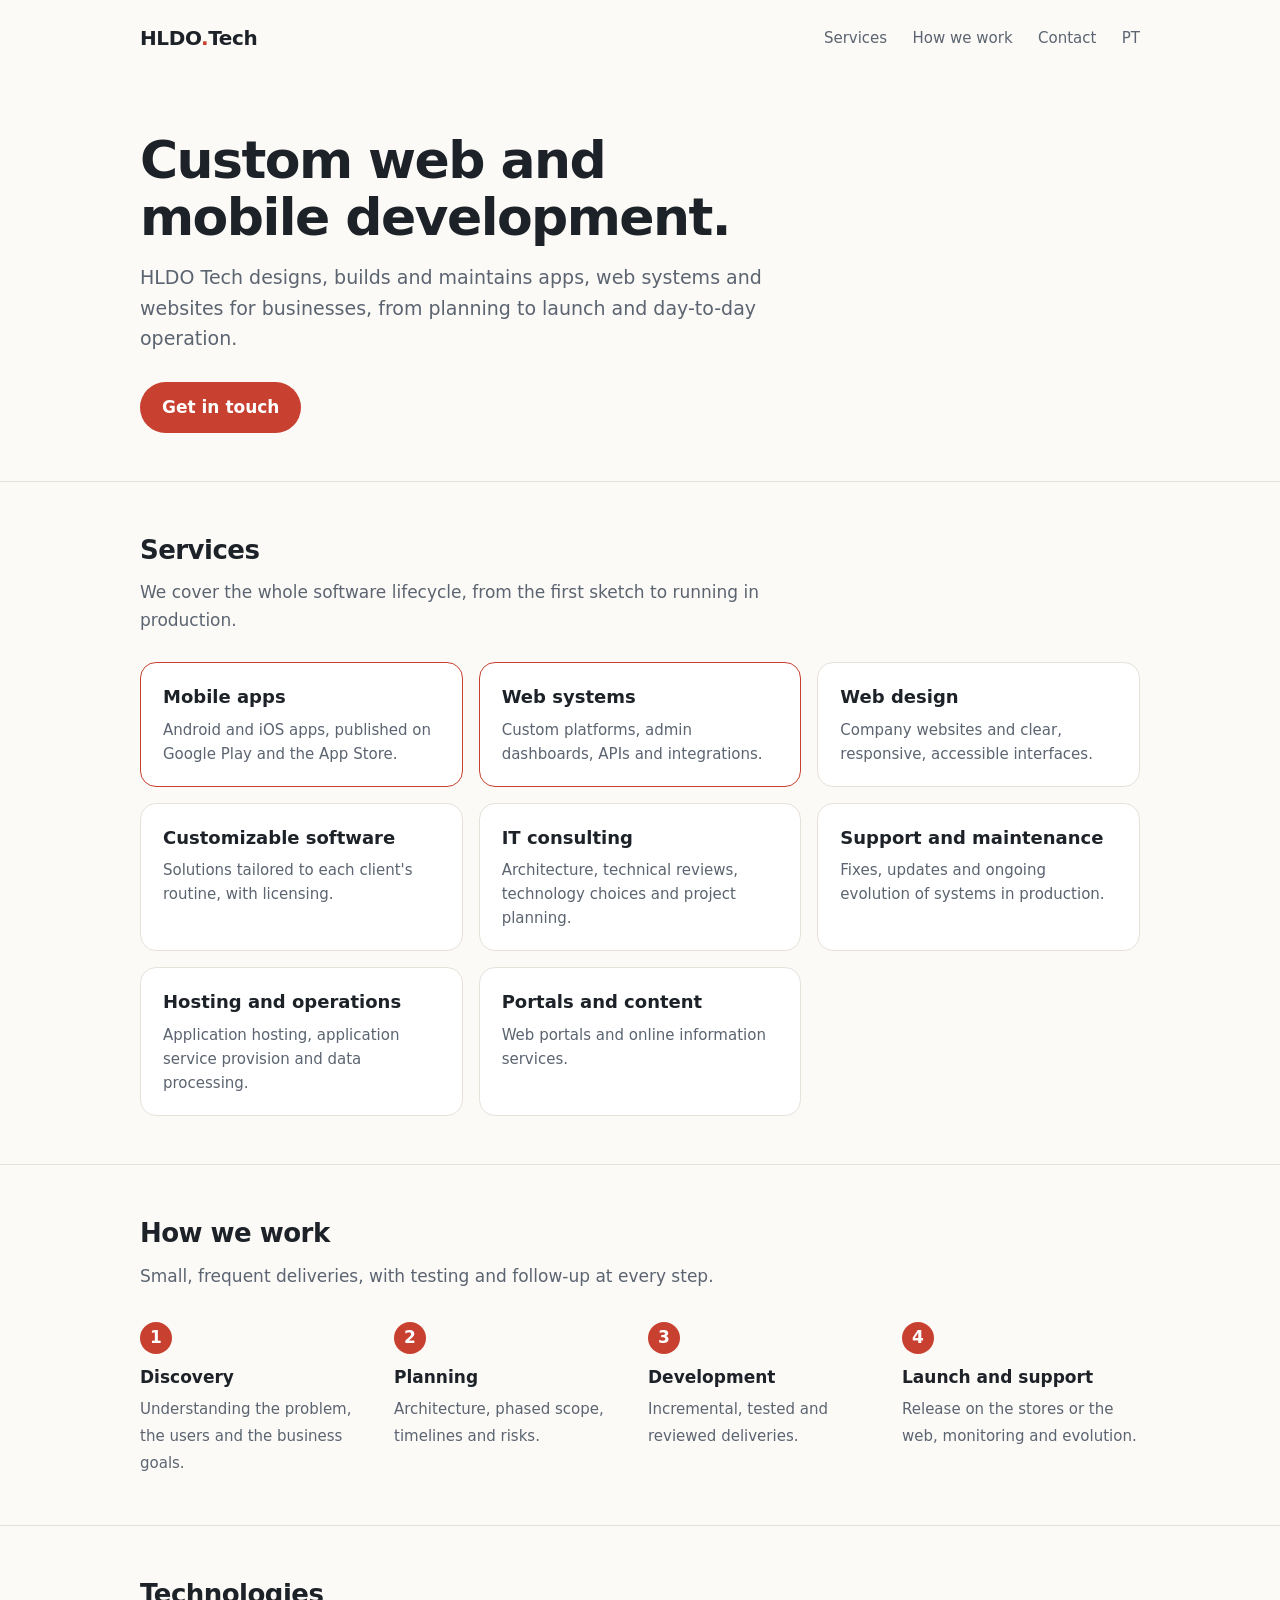
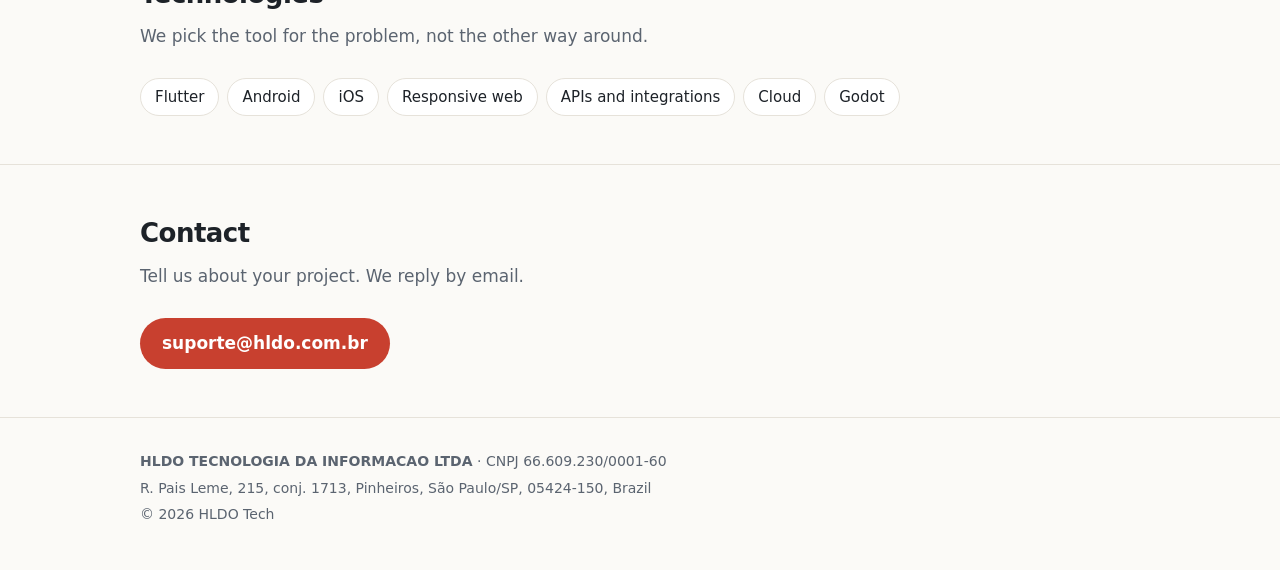
==== en/index.html @ 2cbcbada "Add HLDO Tech website" ====
<!doctype html>
<html lang="en">
<head>
  <meta charset="utf-8">
  <meta name="viewport" content="width=device-width, initial-scale=1">
  <title>HLDO Tech</title>
  <meta name="description" content="HLDO Tech: custom web and mobile development, web design, IT consulting, support and application hosting.">
  <link rel="icon" href="/assets/favicon.svg" type="image/svg+xml">
  <link rel="alternate" hreflang="pt-BR" href="https://hldo.com.br/">
  <link rel="stylesheet" href="/assets/style.css">
</head>
<body>
  <header class="top wrap">
    <a class="brand" href="/en/">HLDO<span>.</span>Tech</a>
    <nav>
      <a class="wide" href="#services">Services</a>
      <a class="wide" href="#how-we-work">How we work</a>
      <a href="#contact">Contact</a>
      <a href="/" lang="pt-BR">PT</a>
    </nav>
  </header>

  <main>
    <div class="hero wrap">
      <h1>Custom web and mobile development.</h1>
      <p>HLDO Tech designs, builds and maintains apps, web systems and websites for businesses, from planning to launch and day-to-day operation.</p>
      <a class="button" href="#contact">Get in touch</a>
    </div>

    <section id="services">
      <div class="wrap">
        <h2>Services</h2>
        <p class="lead">We cover the whole software lifecycle, from the first sketch to running in production.</p>
        <ul class="cards">
          <li class="featured">
            <h3>Mobile apps</h3>
            <p>Android and iOS apps, published on Google Play and the App Store.</p>
          </li>
          <li class="featured">
            <h3>Web systems</h3>
            <p>Custom platforms, admin dashboards, APIs and integrations.</p>
          </li>
          <li>
            <h3>Web design</h3>
            <p>Company websites and clear, responsive, accessible interfaces.</p>
          </li>
          <li>
            <h3>Customizable software</h3>
            <p>Solutions tailored to each client's routine, with licensing.</p>
          </li>
          <li>
            <h3>IT consulting</h3>
            <p>Architecture, technical reviews, technology choices and project planning.</p>
          </li>
          <li>
            <h3>Support and maintenance</h3>
            <p>Fixes, updates and ongoing evolution of systems in production.</p>
          </li>
          <li>
            <h3>Hosting and operations</h3>
            <p>Application hosting, application service provision and data processing.</p>
          </li>
          <li>
            <h3>Portals and content</h3>
            <p>Web portals and online information services.</p>
          </li>
        </ul>
      </div>
    </section>

    <section id="how-we-work">
      <div class="wrap">
        <h2>How we work</h2>
        <p class="lead">Small, frequent deliveries, with testing and follow-up at every step.</p>
        <ol class="steps">
          <li><strong>Discovery</strong><span>Understanding the problem, the users and the business goals.</span></li>
          <li><strong>Planning</strong><span>Architecture, phased scope, timelines and risks.</span></li>
          <li><strong>Development</strong><span>Incremental, tested and reviewed deliveries.</span></li>
          <li><strong>Launch and support</strong><span>Release on the stores or the web, monitoring and evolution.</span></li>
        </ol>
      </div>
    </section>

    <section id="technologies">
      <div class="wrap">
        <h2>Technologies</h2>
        <p class="lead">We pick the tool for the problem, not the other way around.</p>
        <ul class="chips">
          <li>Flutter</li>
          <li>Android</li>
          <li>iOS</li>
          <li>Responsive web</li>
          <li>APIs and integrations</li>
          <li>Cloud</li>
          <li>Godot</li>
        </ul>
      </div>
    </section>

    <section id="contact">
      <div class="wrap">
        <h2>Contact</h2>
        <p class="lead">Tell us about your project. We reply by email.</p>
        <a class="button" href="mailto:suporte@hldo.com.br">suporte@hldo.com.br</a>
      </div>
    </section>
  </main>

  <footer>
    <div class="wrap">
      <p><strong>HLDO TECNOLOGIA DA INFORMACAO LTDA</strong> · CNPJ 66.609.230/0001-60</p>
      <p>R. Pais Leme, 215, conj. 1713, Pinheiros, São Paulo/SP, 05424-150, Brazil</p>
      <p>© 2026 HLDO Tech</p>
    </div>
  </footer>
</body>
</html>
---- assets/style.css ----
:root {
  --bg: #fbfaf7;
  --surface: #ffffff;
  --text: #1d2228;
  --muted: #5b6470;
  --line: #e6e2da;
  --accent: #c8402f;
  --accent-ink: #ffffff;
  --radius: 16px;
  color-scheme: light dark;
}

@media (prefers-color-scheme: dark) {
  :root {
    --bg: #12161b;
    --surface: #1a2027;
    --text: #e9ecef;
    --muted: #a3acb6;
    --line: #2a323c;
    --accent: #ef6a55;
    --accent-ink: #12161b;
  }
}

* { box-sizing: border-box; }

body {
  margin: 0;
  background: var(--bg);
  color: var(--text);
  font: 17px/1.6 "Inter", system-ui, -apple-system, "Segoe UI", Roboto, sans-serif;
}

a { color: var(--accent); }

.wrap { max-width: 1040px; margin: 0 auto; padding: 0 20px; }

header.top {
  display: flex;
  align-items: center;
  justify-content: space-between;
  padding-block: 22px;
}

.brand { font-weight: 800; font-size: 20px; letter-spacing: -0.02em; color: var(--text); text-decoration: none; }
.brand span { color: var(--accent); }

nav a { color: var(--muted); text-decoration: none; margin-left: 20px; font-size: 15px; }
nav a:hover { color: var(--text); }

.hero { padding-block: 56px 48px; }
.hero h1 { font-size: clamp(32px, 5vw, 52px); line-height: 1.1; letter-spacing: -0.03em; margin: 0 0 16px; max-width: 18ch; }
.hero p { font-size: 19px; color: var(--muted); max-width: 58ch; margin: 0 0 28px; }

.button {
  display: inline-block;
  background: var(--accent);
  color: var(--accent-ink);
  font-weight: 700;
  text-decoration: none;
  padding: 12px 22px;
  border-radius: 999px;
}

section { padding: 48px 0; border-top: 1px solid var(--line); }
section h2 { font-size: 26px; letter-spacing: -0.02em; margin: 0 0 8px; }
section > .wrap > p.lead { color: var(--muted); margin: 0 0 28px; max-width: 62ch; }

.cards { display: grid; grid-template-columns: repeat(auto-fit, minmax(240px, 1fr)); gap: 16px; margin: 0; padding: 0; list-style: none; }
.cards li { background: var(--surface); border: 1px solid var(--line); border-radius: var(--radius); padding: 20px 22px; }
.cards h3 { margin: 0 0 6px; font-size: 18px; }
.cards p { margin: 0; color: var(--muted); font-size: 15px; }
.cards .featured { border-color: var(--accent); }

.steps { counter-reset: step; display: grid; grid-template-columns: repeat(auto-fit, minmax(200px, 1fr)); gap: 16px; margin: 0; padding: 0; list-style: none; }
.steps li { counter-increment: step; padding-top: 4px; }
.steps li::before {
  content: counter(step);
  display: grid;
  place-items: center;
  width: 32px;
  height: 32px;
  border-radius: 50%;
  background: var(--accent);
  color: var(--accent-ink);
  font-weight: 800;
  margin-bottom: 10px;
}
.steps strong { display: block; margin-bottom: 4px; }
.steps span { color: var(--muted); font-size: 15px; }

.chips { display: flex; flex-wrap: wrap; gap: 8px; margin: 0; padding: 0; list-style: none; }
.chips li { border: 1px solid var(--line); background: var(--surface); border-radius: 999px; padding: 6px 14px; font-size: 15px; }

footer { border-top: 1px solid var(--line); padding: 28px 0 40px; color: var(--muted); font-size: 14px; }
footer p { margin: 4px 0; }

@media (max-width: 560px) {
  nav a { margin-left: 16px; }
  nav a.wide { display: none; }
  .hero { padding-block-start: 32px; }
}
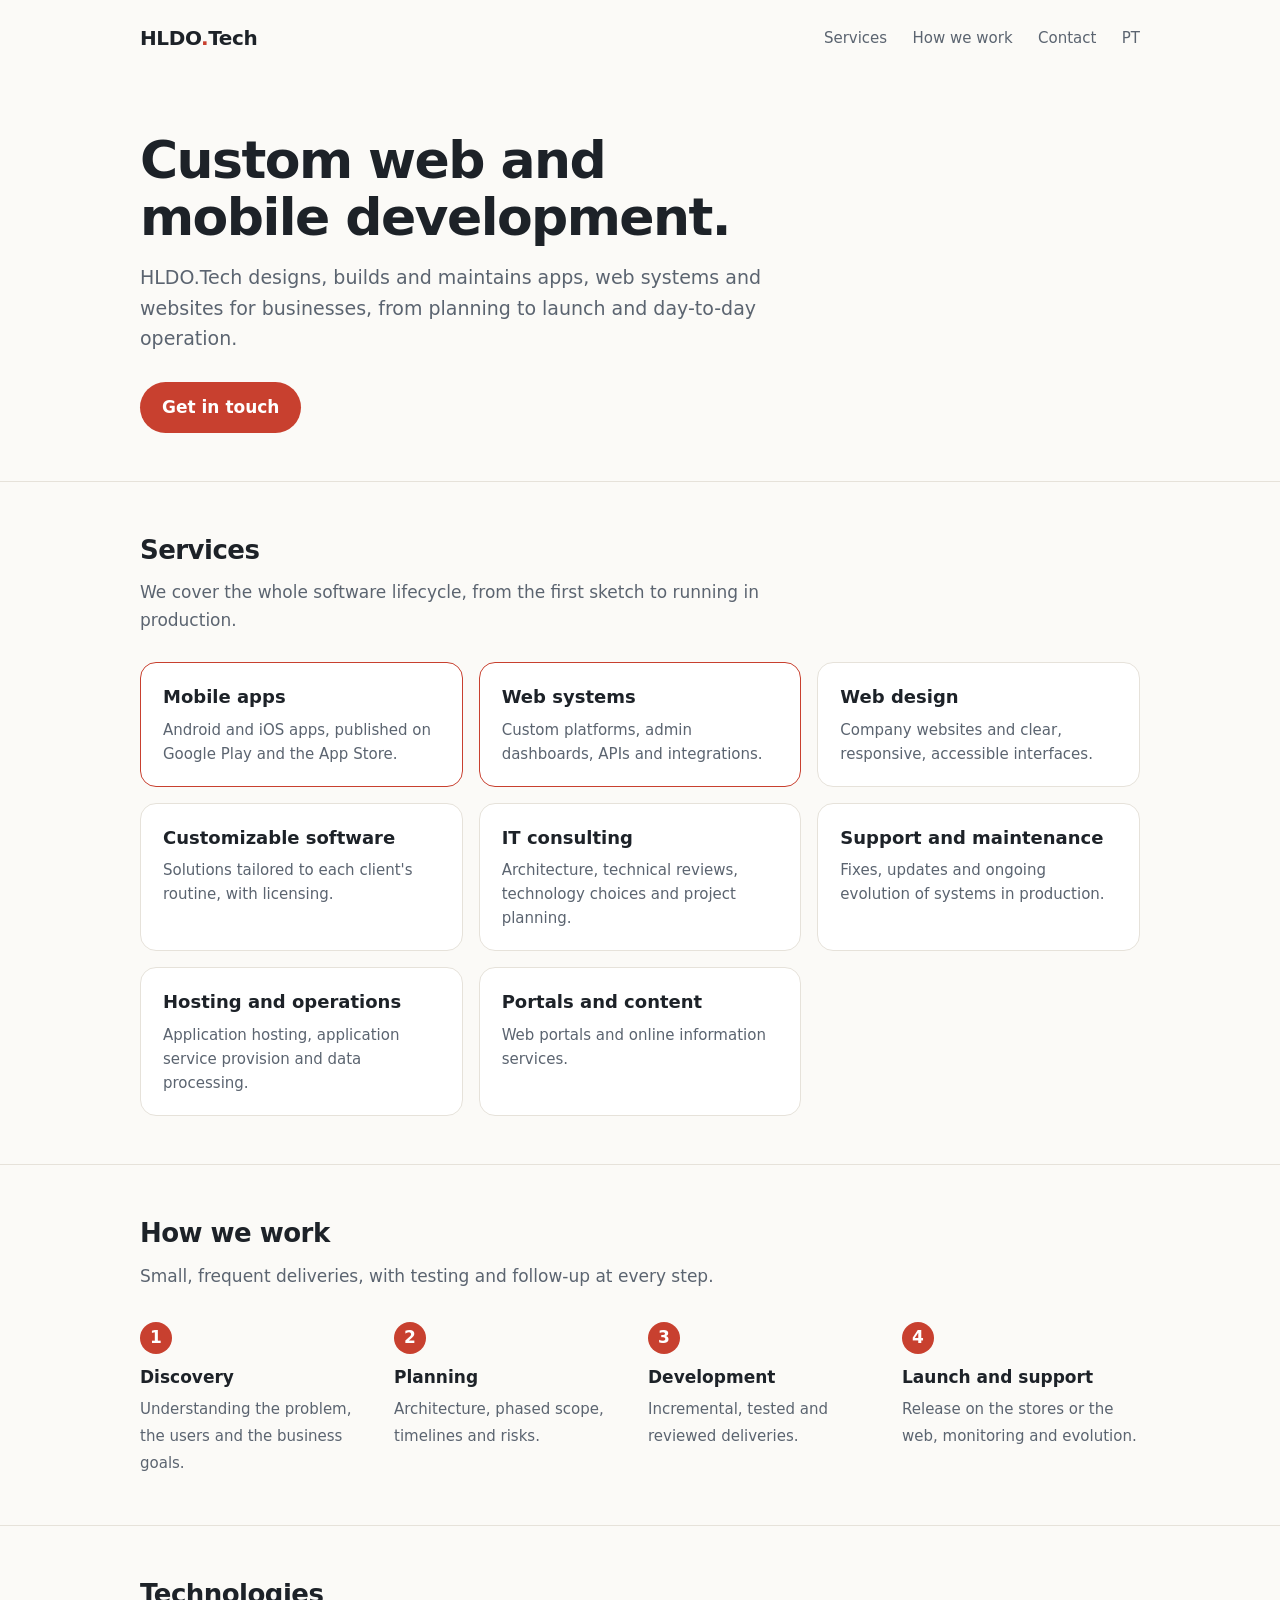
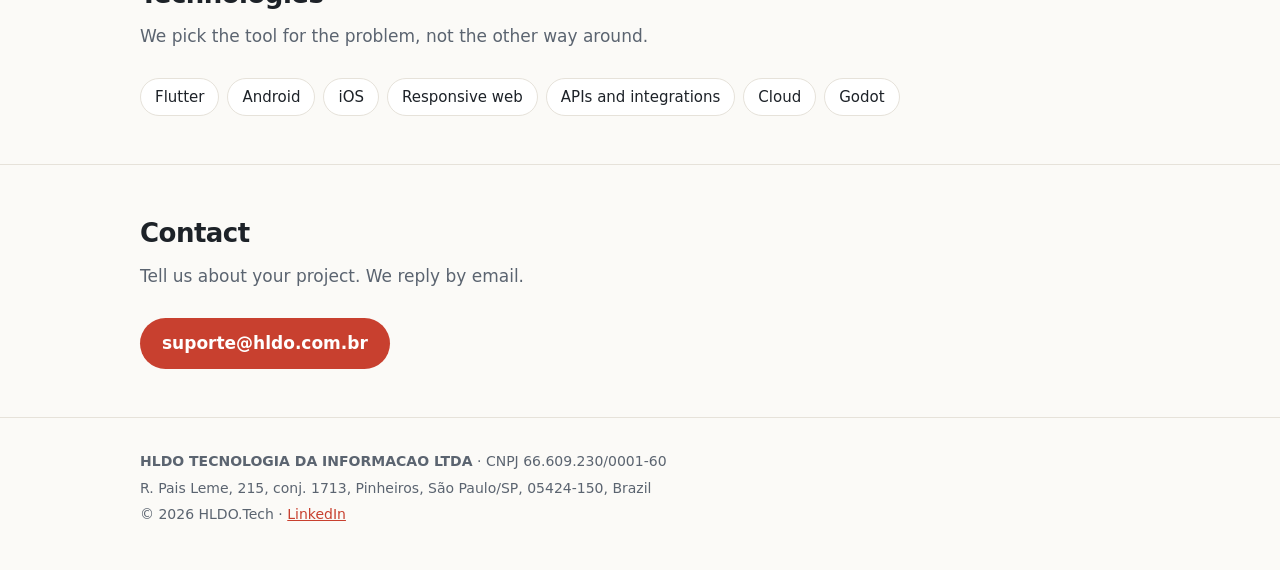
==== commit 7a94abf7: "Use the HLDO.Tech name and link the LinkedIn page" ====
--- a/en/index.html
+++ b/en/index.html
@@ -3,9 +3,18 @@
 <head>
   <meta charset="utf-8">
   <meta name="viewport" content="width=device-width, initial-scale=1">
-  <title>HLDO Tech</title>
-  <meta name="description" content="HLDO Tech: custom web and mobile development, web design, IT consulting, support and application hosting.">
+  <title>HLDO.Tech</title>
+  <meta name="description" content="HLDO.Tech: custom web and mobile development, web design, IT consulting, support and application hosting.">
   <link rel="icon" href="/assets/favicon.svg" type="image/svg+xml">
+  <link rel="apple-touch-icon" href="/assets/apple-touch-icon.png">
+  <meta property="og:type" content="website">
+  <meta property="og:site_name" content="HLDO.Tech">
+  <meta property="og:title" content="HLDO.Tech">
+  <meta property="og:description" content="Custom web and mobile development: Android and iOS apps, web systems and websites, from planning to operation.">
+  <meta property="og:url" content="https://hldo.com.br/en/">
+  <meta property="og:image" content="https://hldo.com.br/assets/og-image.png">
+  <meta property="og:locale" content="en_US">
+  <meta name="twitter:card" content="summary_large_image">
   <link rel="alternate" hreflang="pt-BR" href="https://hldo.com.br/">
   <link rel="stylesheet" href="/assets/style.css">
 </head>
@@ -23,7 +32,7 @@
   <main>
     <div class="hero wrap">
       <h1>Custom web and mobile development.</h1>
-      <p>HLDO Tech designs, builds and maintains apps, web systems and websites for businesses, from planning to launch and day-to-day operation.</p>
+      <p>HLDO.Tech designs, builds and maintains apps, web systems and websites for businesses, from planning to launch and day-to-day operation.</p>
       <a class="button" href="#contact">Get in touch</a>
     </div>
 
@@ -110,7 +119,7 @@
     <div class="wrap">
       <p><strong>HLDO TECNOLOGIA DA INFORMACAO LTDA</strong> · CNPJ 66.609.230/0001-60</p>
       <p>R. Pais Leme, 215, conj. 1713, Pinheiros, São Paulo/SP, 05424-150, Brazil</p>
-      <p>© 2026 HLDO Tech</p>
+      <p>© 2026 HLDO.Tech · <a href="https://www.linkedin.com/company/hldo-tech" rel="noopener">LinkedIn</a></p>
     </div>
   </footer>
 </body>
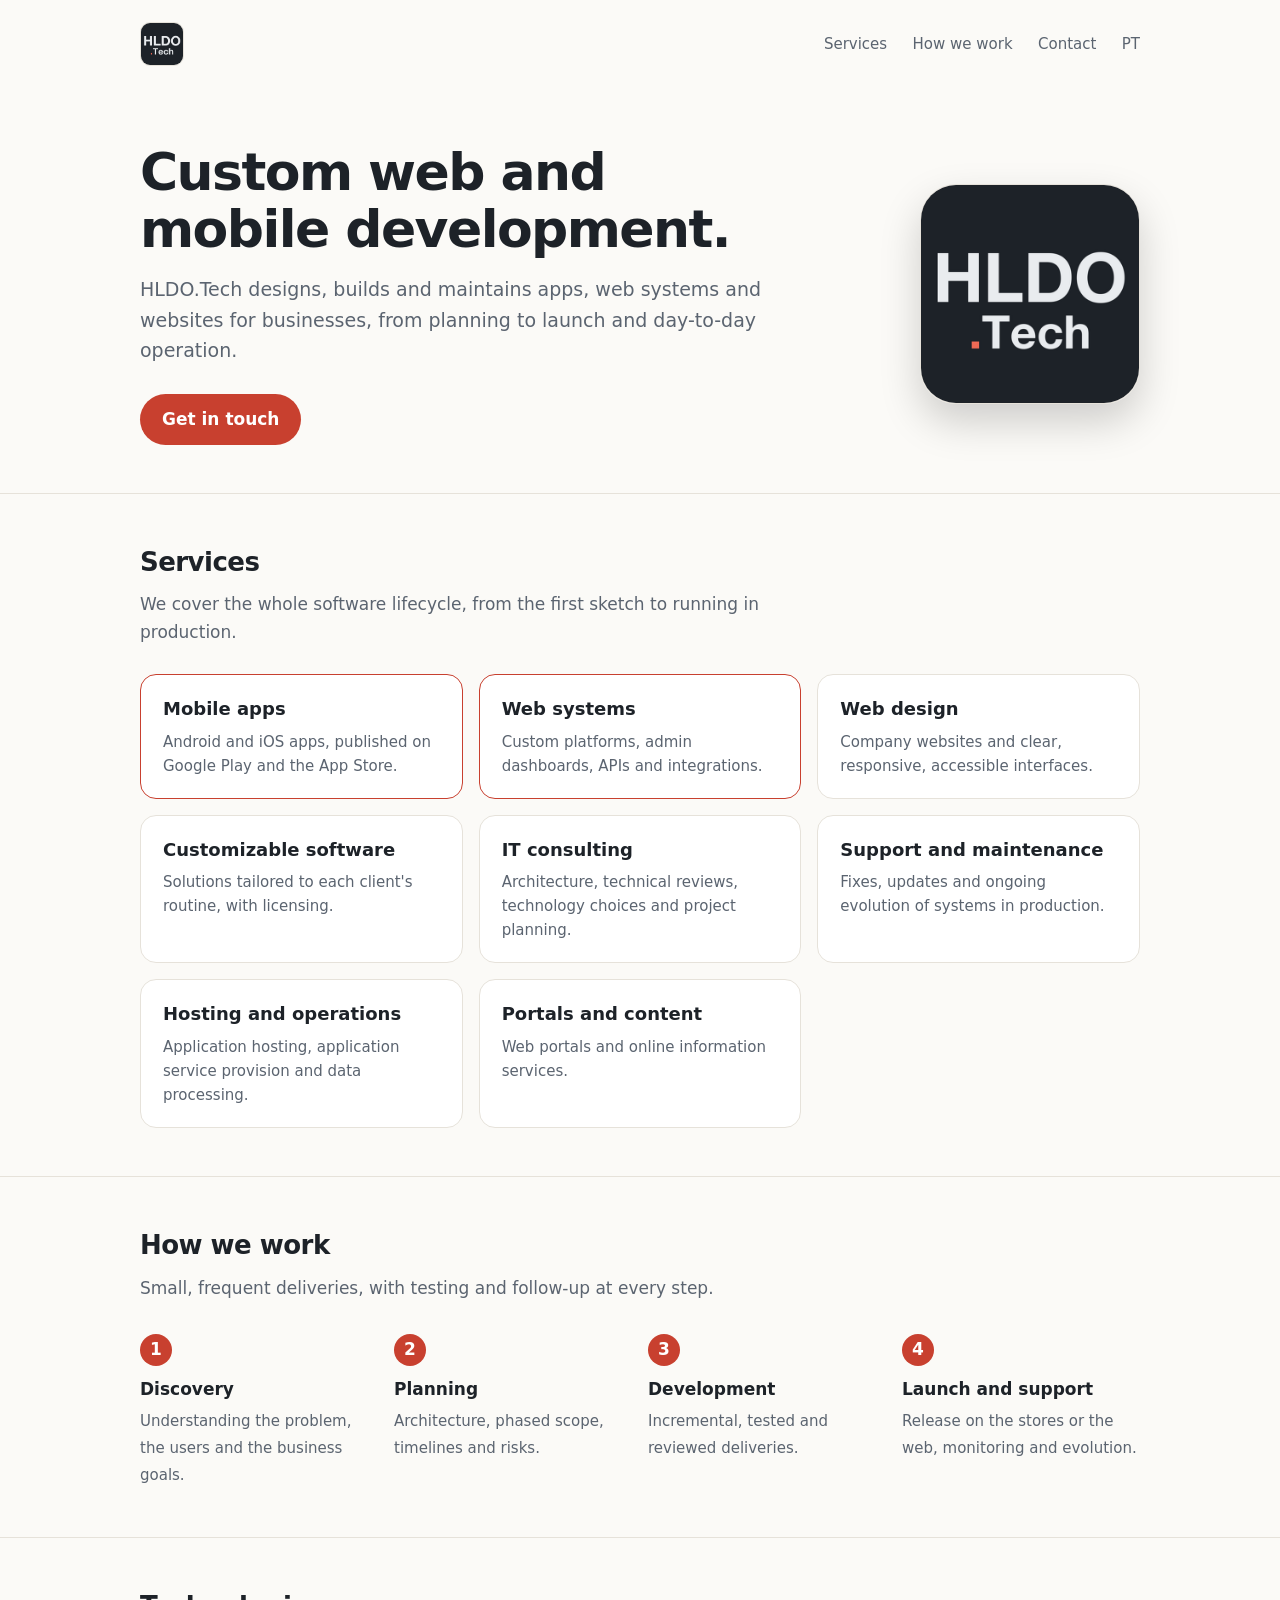
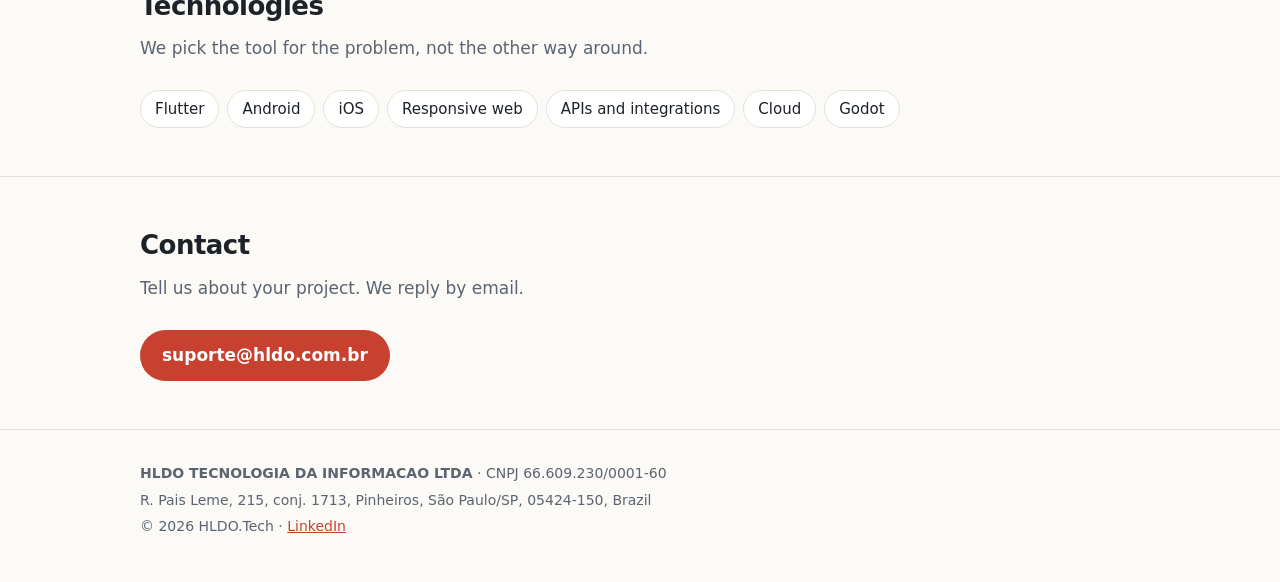
==== commit 2b7100be: "Show the HLDO.Tech logo in the header and hero" ====
--- a/en/index.html
+++ b/en/index.html
@@ -16,11 +16,11 @@
   <meta property="og:locale" content="en_US">
   <meta name="twitter:card" content="summary_large_image">
   <link rel="alternate" hreflang="pt-BR" href="https://hldo.com.br/">
-  <link rel="stylesheet" href="/assets/style.css">
+  <link rel="stylesheet" href="/assets/style.css?v=2">
 </head>
 <body>
   <header class="top wrap">
-    <a class="brand" href="/en/">HLDO<span>.</span>Tech</a>
+    <a class="brand" href="/en/"><img src="/assets/logo.png" width="44" height="44" alt="HLDO.Tech"></a>
     <nav>
       <a class="wide" href="#services">Services</a>
       <a class="wide" href="#how-we-work">How we work</a>
@@ -31,9 +31,12 @@
 
   <main>
     <div class="hero wrap">
-      <h1>Custom web and mobile development.</h1>
-      <p>HLDO.Tech designs, builds and maintains apps, web systems and websites for businesses, from planning to launch and day-to-day operation.</p>
-      <a class="button" href="#contact">Get in touch</a>
+      <div class="hero-text">
+        <h1>Custom web and mobile development.</h1>
+        <p>HLDO.Tech designs, builds and maintains apps, web systems and websites for businesses, from planning to launch and day-to-day operation.</p>
+        <a class="button" href="#contact">Get in touch</a>
+      </div>
+      <img class="hero-logo" src="/assets/logo.png" width="220" height="220" alt="">
     </div>
 
     <section id="services">
--- a/assets/style.css
+++ b/assets/style.css
@@ -42,13 +42,14 @@
   padding-block: 22px;
 }
 
-.brand { font-weight: 800; font-size: 20px; letter-spacing: -0.02em; color: var(--text); text-decoration: none; }
-.brand span { color: var(--accent); }
+.brand { display: block; line-height: 0; }
+.brand img { display: block; width: 44px; height: 44px; border-radius: 10px; border: 1px solid var(--line); }
 
 nav a { color: var(--muted); text-decoration: none; margin-left: 20px; font-size: 15px; }
 nav a:hover { color: var(--text); }
 
-.hero { padding-block: 56px 48px; }
+.hero { padding-block: 56px 48px; display: grid; grid-template-columns: 1fr auto; align-items: center; gap: 40px; }
+.hero-logo { width: 220px; height: 220px; border-radius: 36px; border: 1px solid var(--line); box-shadow: 0 18px 40px rgba(0, 0, 0, 0.18); }
 .hero h1 { font-size: clamp(32px, 5vw, 52px); line-height: 1.1; letter-spacing: -0.03em; margin: 0 0 16px; max-width: 18ch; }
 .hero p { font-size: 19px; color: var(--muted); max-width: 58ch; margin: 0 0 28px; }
 
@@ -95,6 +96,11 @@
 footer { border-top: 1px solid var(--line); padding: 28px 0 40px; color: var(--muted); font-size: 14px; }
 footer p { margin: 4px 0; }
 
+@media (max-width: 760px) {
+  .hero { display: block; }
+  .hero-logo { display: none; }
+}
+
 @media (max-width: 560px) {
   nav a { margin-left: 16px; }
   nav a.wide { display: none; }
